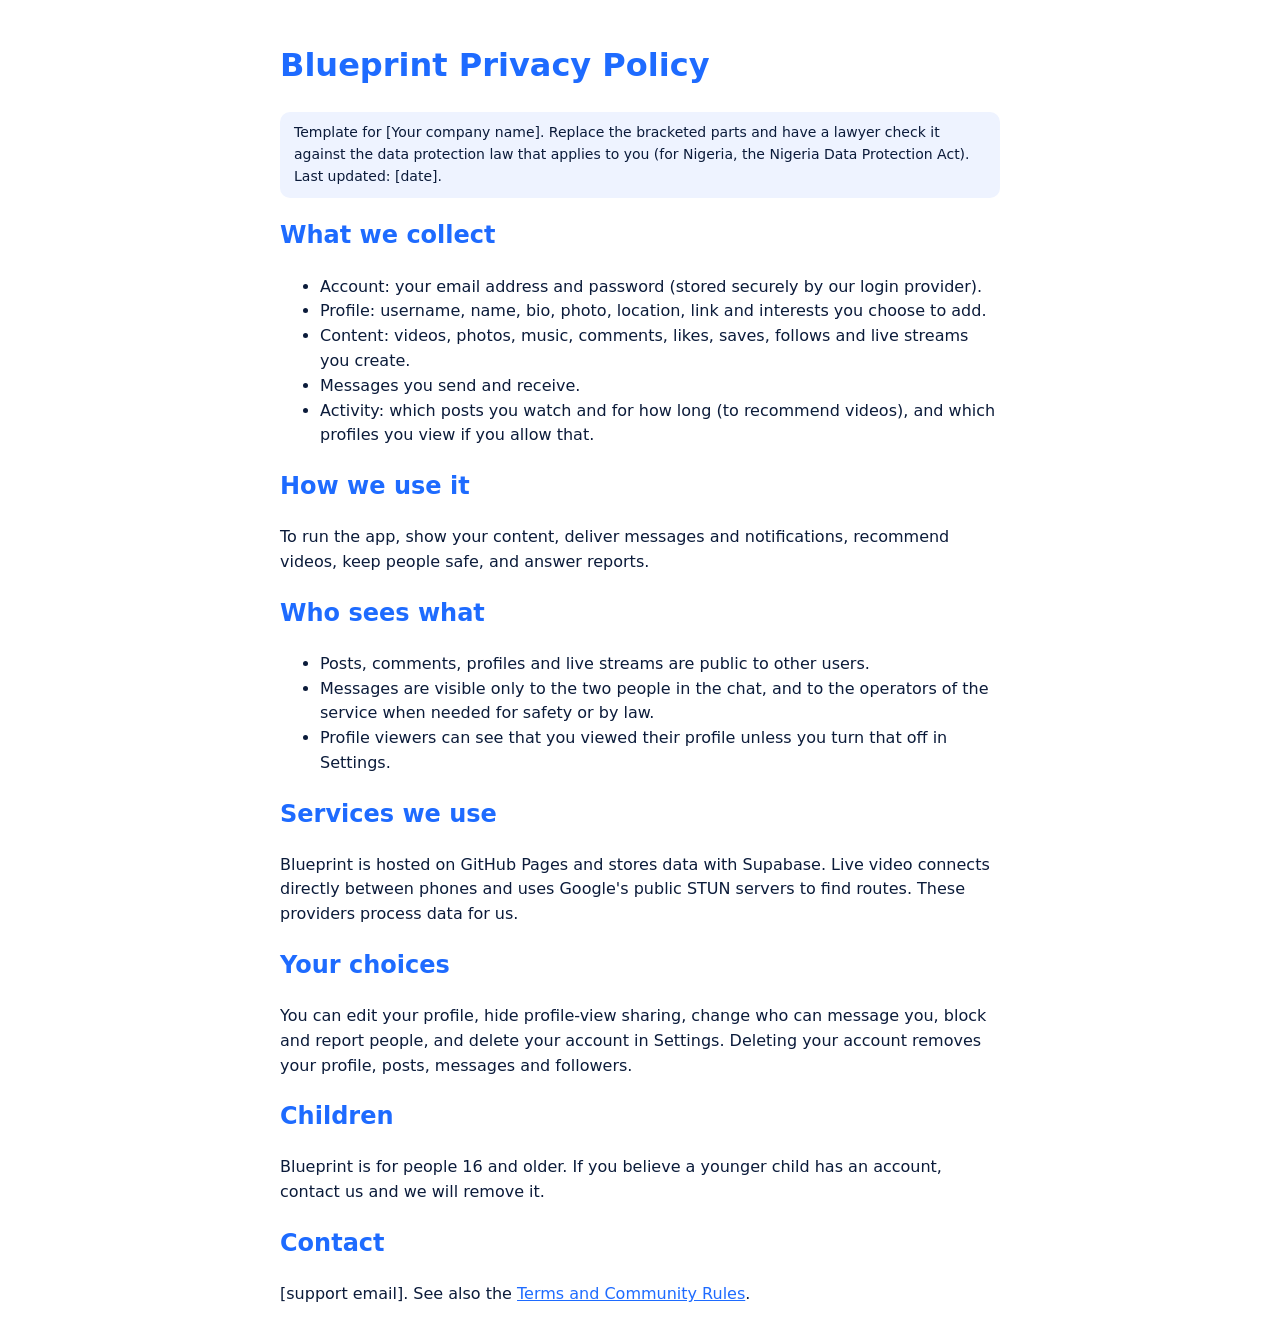
==== privacy.html @ 04c30637 "Add files via upload" ====
<!DOCTYPE html><html lang="en"><head><meta charset="utf-8"><meta name="viewport" content="width=device-width,initial-scale=1"><title>Blueprint Privacy Policy</title>
<style>body{font:16px/1.55 system-ui,sans-serif;max-width:720px;margin:0 auto;padding:20px;color:#0b1b3a}h1,h2{color:#1e6bff}a{color:#1e6bff}.note{background:#eef3ff;padding:10px 14px;border-radius:10px;font-size:14px}@media(prefers-color-scheme:dark){body{background:#07101f;color:#eaf1ff}.note{background:#0f1d36}}</style></head><body>
<h1>Blueprint Privacy Policy</h1>
<p class="note">Template for [Your company name]. Replace the bracketed parts and have a lawyer check it against the data protection law that applies to you (for Nigeria, the Nigeria Data Protection Act). Last updated: [date].</p>
<h2>What we collect</h2><ul><li>Account: your email address and password (stored securely by our login provider).</li><li>Profile: username, name, bio, photo, location, link and interests you choose to add.</li><li>Content: videos, photos, music, comments, likes, saves, follows and live streams you create.</li><li>Messages you send and receive.</li><li>Activity: which posts you watch and for how long (to recommend videos), and which profiles you view if you allow that.</li></ul>
<h2>How we use it</h2><p>To run the app, show your content, deliver messages and notifications, recommend videos, keep people safe, and answer reports.</p>
<h2>Who sees what</h2><ul><li>Posts, comments, profiles and live streams are public to other users.</li><li>Messages are visible only to the two people in the chat, and to the operators of the service when needed for safety or by law.</li><li>Profile viewers can see that you viewed their profile unless you turn that off in Settings.</li></ul>
<h2>Services we use</h2><p>Blueprint is hosted on GitHub Pages and stores data with Supabase. Live video connects directly between phones and uses Google's public STUN servers to find routes. These providers process data for us.</p>
<h2>Your choices</h2><p>You can edit your profile, hide profile-view sharing, change who can message you, block and report people, and delete your account in Settings. Deleting your account removes your profile, posts, messages and followers.</p>
<h2>Children</h2><p>Blueprint is for people 16 and older. If you believe a younger child has an account, contact us and we will remove it.</p>
<h2>Contact</h2><p>[support email]. See also the <a href="terms.html">Terms and Community Rules</a>.</p>
</body></html>
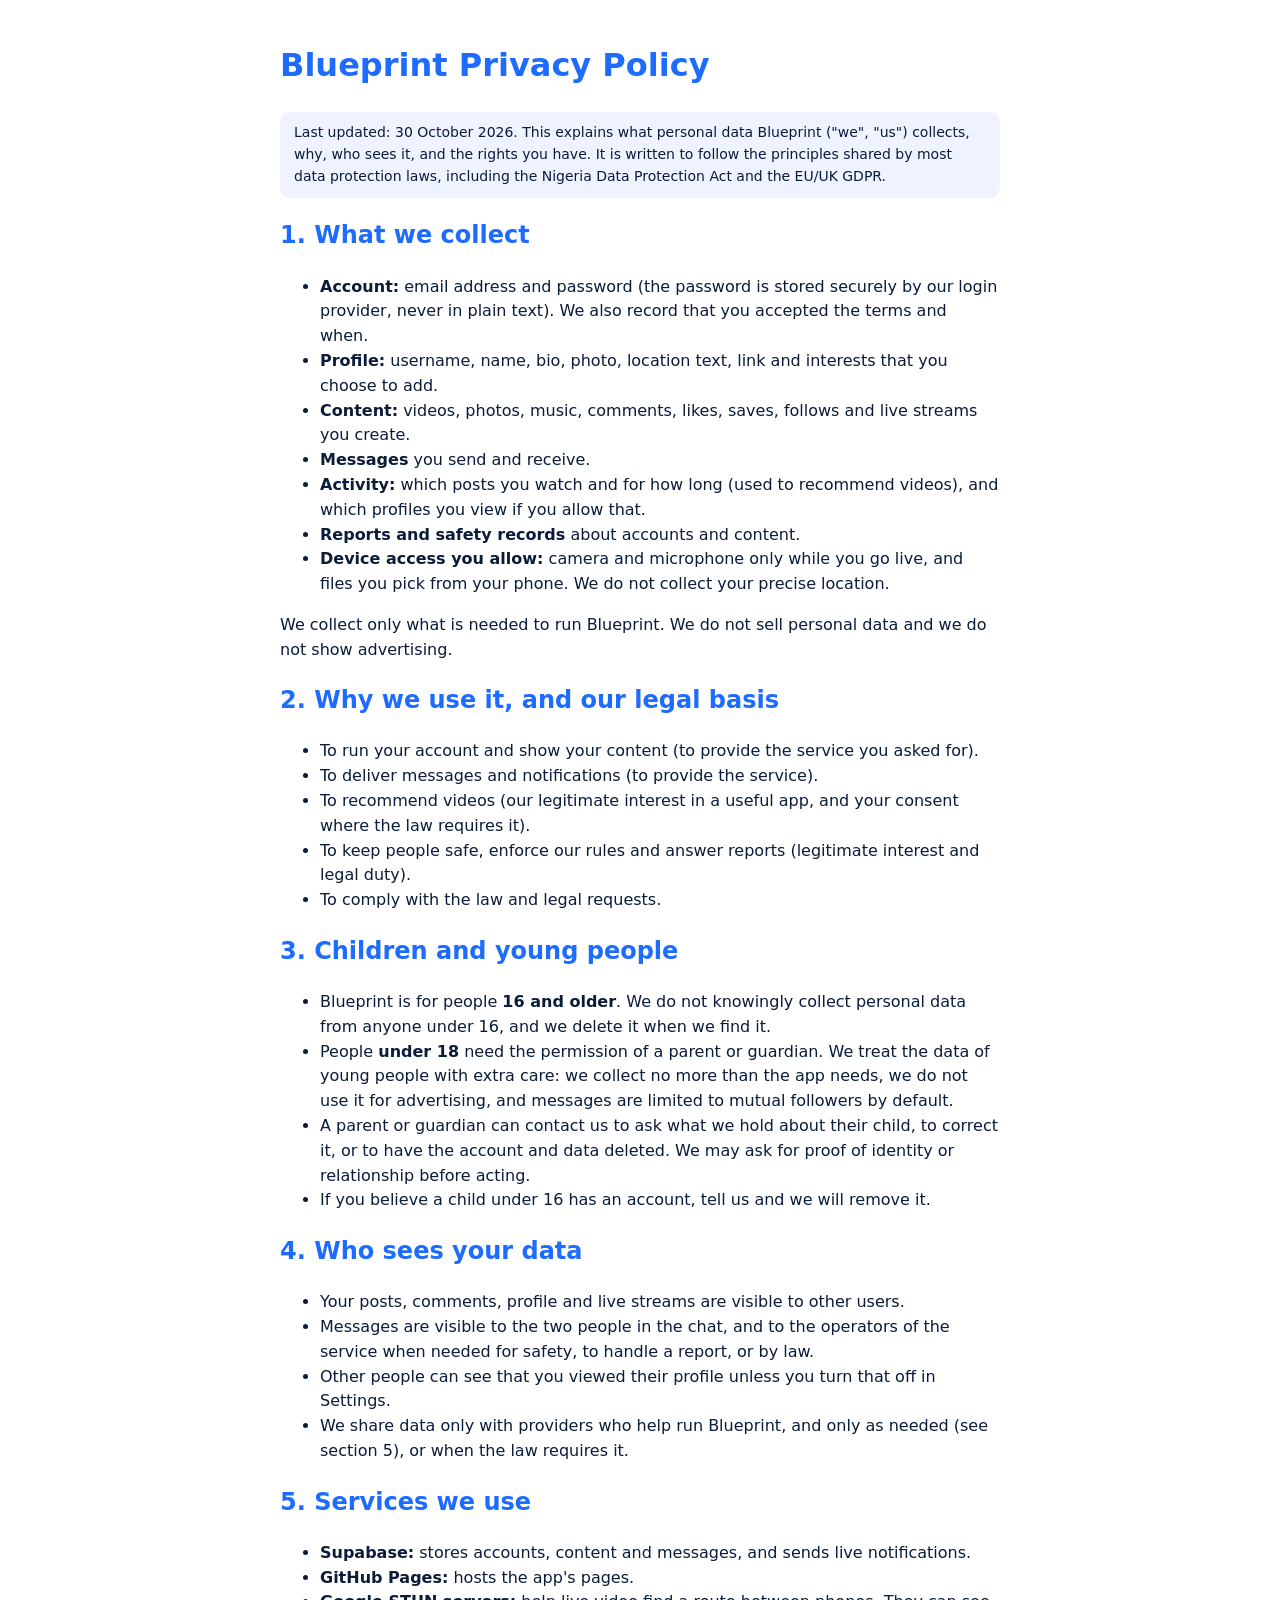
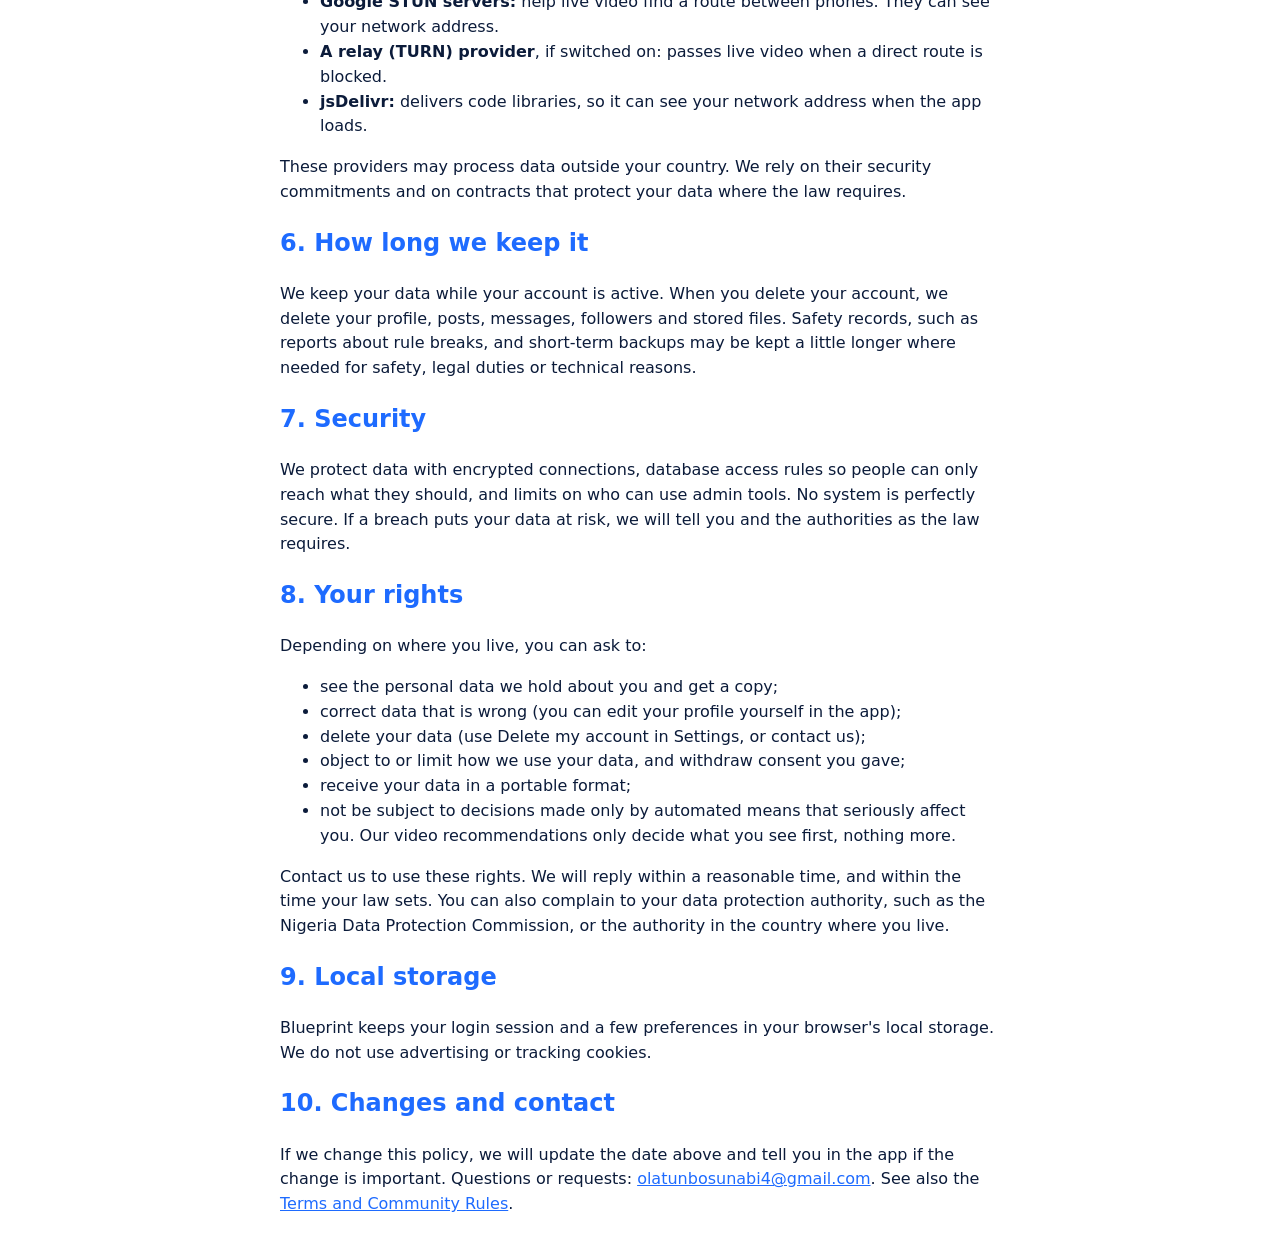
==== commit 690de69a: "Add files via upload" ====
--- a/privacy.html
+++ b/privacy.html
@@ -1,12 +1,70 @@
 <!DOCTYPE html><html lang="en"><head><meta charset="utf-8"><meta name="viewport" content="width=device-width,initial-scale=1"><title>Blueprint Privacy Policy</title>
 <style>body{font:16px/1.55 system-ui,sans-serif;max-width:720px;margin:0 auto;padding:20px;color:#0b1b3a}h1,h2{color:#1e6bff}a{color:#1e6bff}.note{background:#eef3ff;padding:10px 14px;border-radius:10px;font-size:14px}@media(prefers-color-scheme:dark){body{background:#07101f;color:#eaf1ff}.note{background:#0f1d36}}</style></head><body>
 <h1>Blueprint Privacy Policy</h1>
-<p class="note">Template for [Your company name]. Replace the bracketed parts and have a lawyer check it against the data protection law that applies to you (for Nigeria, the Nigeria Data Protection Act). Last updated: [date].</p>
-<h2>What we collect</h2><ul><li>Account: your email address and password (stored securely by our login provider).</li><li>Profile: username, name, bio, photo, location, link and interests you choose to add.</li><li>Content: videos, photos, music, comments, likes, saves, follows and live streams you create.</li><li>Messages you send and receive.</li><li>Activity: which posts you watch and for how long (to recommend videos), and which profiles you view if you allow that.</li></ul>
-<h2>How we use it</h2><p>To run the app, show your content, deliver messages and notifications, recommend videos, keep people safe, and answer reports.</p>
-<h2>Who sees what</h2><ul><li>Posts, comments, profiles and live streams are public to other users.</li><li>Messages are visible only to the two people in the chat, and to the operators of the service when needed for safety or by law.</li><li>Profile viewers can see that you viewed their profile unless you turn that off in Settings.</li></ul>
-<h2>Services we use</h2><p>Blueprint is hosted on GitHub Pages and stores data with Supabase. Live video connects directly between phones and uses Google's public STUN servers to find routes. These providers process data for us.</p>
-<h2>Your choices</h2><p>You can edit your profile, hide profile-view sharing, change who can message you, block and report people, and delete your account in Settings. Deleting your account removes your profile, posts, messages and followers.</p>
-<h2>Children</h2><p>Blueprint is for people 16 and older. If you believe a younger child has an account, contact us and we will remove it.</p>
-<h2>Contact</h2><p>[support email]. See also the <a href="terms.html">Terms and Community Rules</a>.</p>
+<p class="note">Last updated: 30 October 2026. This explains what personal data Blueprint ("we", "us") collects, why, who sees it, and the rights you have. It is written to follow the principles shared by most data protection laws, including the Nigeria Data Protection Act and the EU/UK GDPR.</p>
+
+<h2>1. What we collect</h2>
+<ul>
+<li><b>Account:</b> email address and password (the password is stored securely by our login provider, never in plain text). We also record that you accepted the terms and when.</li>
+<li><b>Profile:</b> username, name, bio, photo, location text, link and interests that you choose to add.</li>
+<li><b>Content:</b> videos, photos, music, comments, likes, saves, follows and live streams you create.</li>
+<li><b>Messages</b> you send and receive.</li>
+<li><b>Activity:</b> which posts you watch and for how long (used to recommend videos), and which profiles you view if you allow that.</li>
+<li><b>Reports and safety records</b> about accounts and content.</li>
+<li><b>Device access you allow:</b> camera and microphone only while you go live, and files you pick from your phone. We do not collect your precise location.</li></ul>
+<p>We collect only what is needed to run Blueprint. We do not sell personal data and we do not show advertising.</p>
+
+<h2>2. Why we use it, and our legal basis</h2>
+<ul>
+<li>To run your account and show your content (to provide the service you asked for).</li>
+<li>To deliver messages and notifications (to provide the service).</li>
+<li>To recommend videos (our legitimate interest in a useful app, and your consent where the law requires it).</li>
+<li>To keep people safe, enforce our rules and answer reports (legitimate interest and legal duty).</li>
+<li>To comply with the law and legal requests.</li></ul>
+
+<h2>3. Children and young people</h2>
+<ul>
+<li>Blueprint is for people <b>16 and older</b>. We do not knowingly collect personal data from anyone under 16, and we delete it when we find it.</li>
+<li>People <b>under 18</b> need the permission of a parent or guardian. We treat the data of young people with extra care: we collect no more than the app needs, we do not use it for advertising, and messages are limited to mutual followers by default.</li>
+<li>A parent or guardian can contact us to ask what we hold about their child, to correct it, or to have the account and data deleted. We may ask for proof of identity or relationship before acting.</li>
+<li>If you believe a child under 16 has an account, tell us and we will remove it.</li></ul>
+
+<h2>4. Who sees your data</h2>
+<ul>
+<li>Your posts, comments, profile and live streams are visible to other users.</li>
+<li>Messages are visible to the two people in the chat, and to the operators of the service when needed for safety, to handle a report, or by law.</li>
+<li>Other people can see that you viewed their profile unless you turn that off in Settings.</li>
+<li>We share data only with providers who help run Blueprint, and only as needed (see section 5), or when the law requires it.</li></ul>
+
+<h2>5. Services we use</h2>
+<ul>
+<li><b>Supabase:</b> stores accounts, content and messages, and sends live notifications.</li>
+<li><b>GitHub Pages:</b> hosts the app's pages.</li>
+<li><b>Google STUN servers:</b> help live video find a route between phones. They can see your network address.</li>
+<li><b>A relay (TURN) provider</b>, if switched on: passes live video when a direct route is blocked.</li>
+<li><b>jsDelivr:</b> delivers code libraries, so it can see your network address when the app loads.</li></ul>
+<p>These providers may process data outside your country. We rely on their security commitments and on contracts that protect your data where the law requires.</p>
+
+<h2>6. How long we keep it</h2>
+<p>We keep your data while your account is active. When you delete your account, we delete your profile, posts, messages, followers and stored files. Safety records, such as reports about rule breaks, and short-term backups may be kept a little longer where needed for safety, legal duties or technical reasons.</p>
+
+<h2>7. Security</h2>
+<p>We protect data with encrypted connections, database access rules so people can only reach what they should, and limits on who can use admin tools. No system is perfectly secure. If a breach puts your data at risk, we will tell you and the authorities as the law requires.</p>
+
+<h2>8. Your rights</h2>
+<p>Depending on where you live, you can ask to:</p>
+<ul>
+<li>see the personal data we hold about you and get a copy;</li>
+<li>correct data that is wrong (you can edit your profile yourself in the app);</li>
+<li>delete your data (use Delete my account in Settings, or contact us);</li>
+<li>object to or limit how we use your data, and withdraw consent you gave;</li>
+<li>receive your data in a portable format;</li>
+<li>not be subject to decisions made only by automated means that seriously affect you. Our video recommendations only decide what you see first, nothing more.</li></ul>
+<p>Contact us to use these rights. We will reply within a reasonable time, and within the time your law sets. You can also complain to your data protection authority, such as the Nigeria Data Protection Commission, or the authority in the country where you live.</p>
+
+<h2>9. Local storage</h2>
+<p>Blueprint keeps your login session and a few preferences in your browser's local storage. We do not use advertising or tracking cookies.</p>
+
+<h2>10. Changes and contact</h2>
+<p>If we change this policy, we will update the date above and tell you in the app if the change is important. Questions or requests: <a href="mailto:olatunbosunabi4@gmail.com">olatunbosunabi4@gmail.com</a>. See also the <a href="terms.html">Terms and Community Rules</a>.</p>
 </body></html>
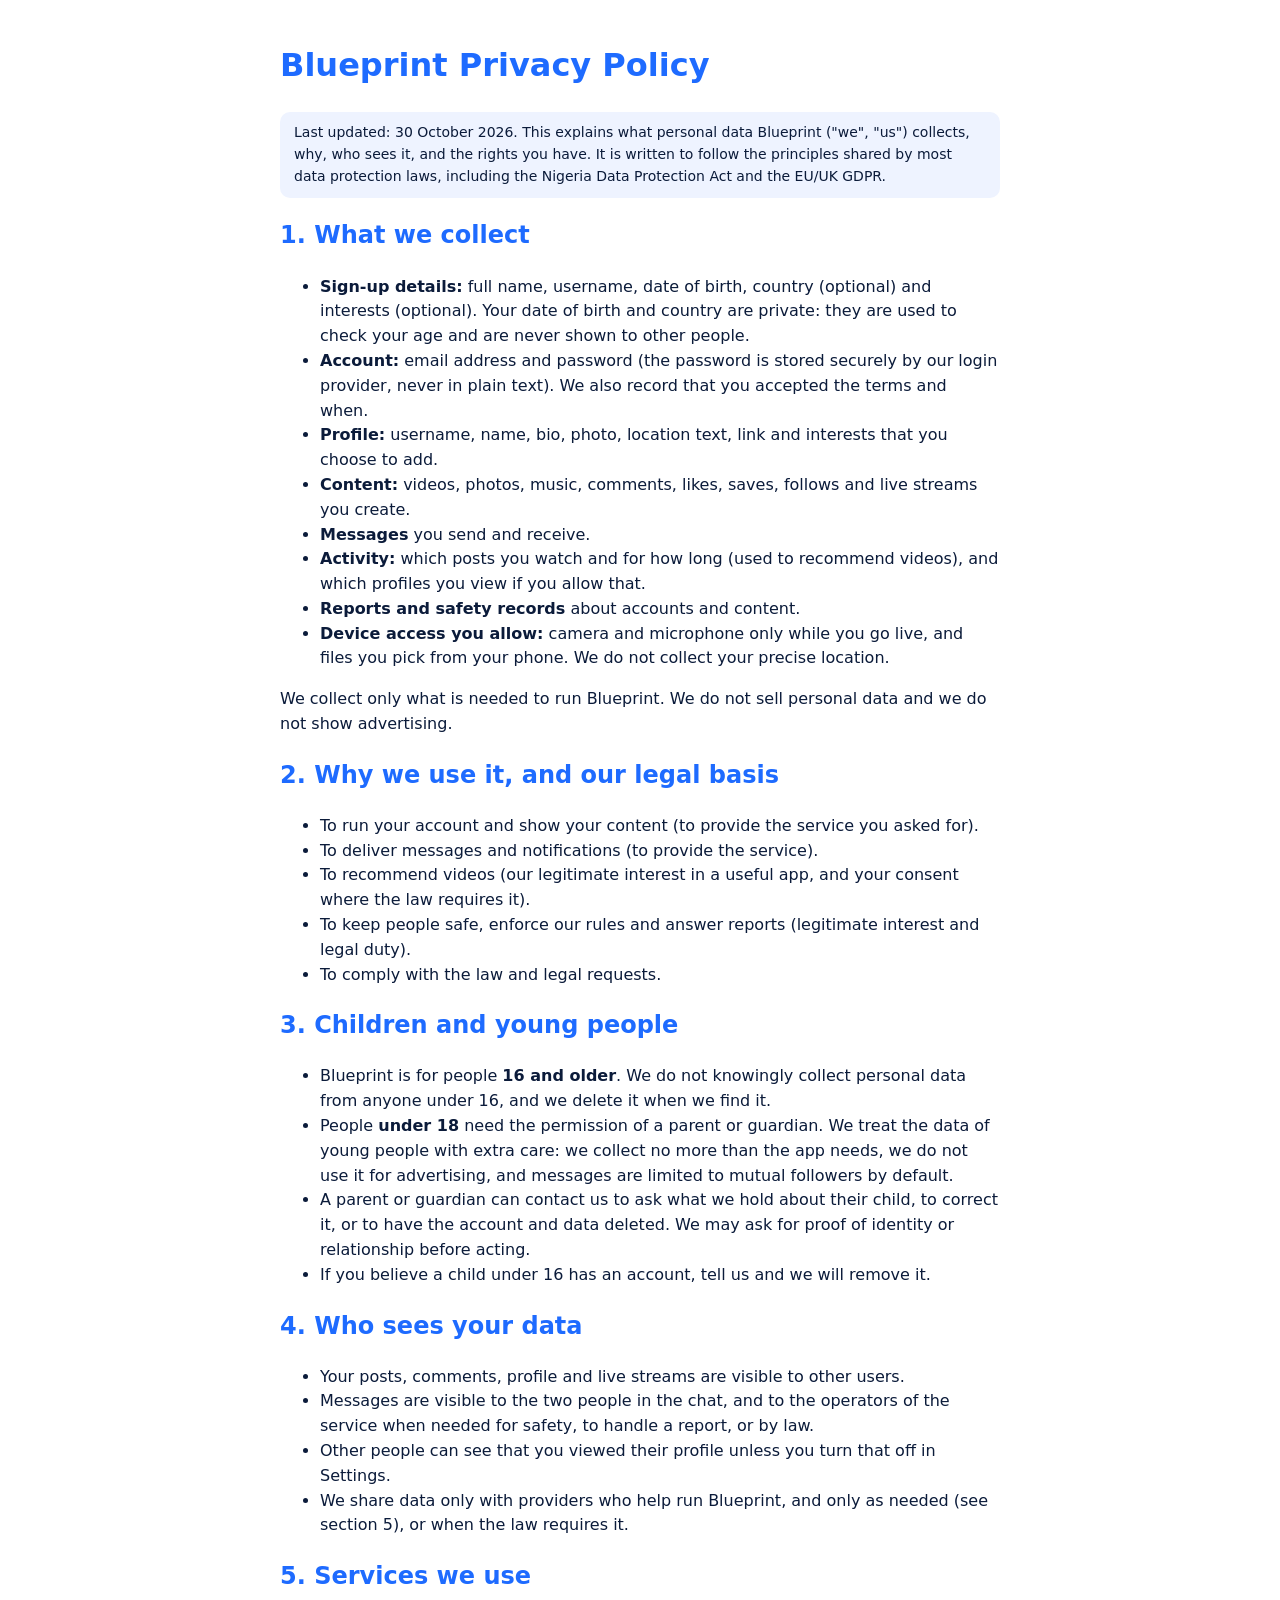
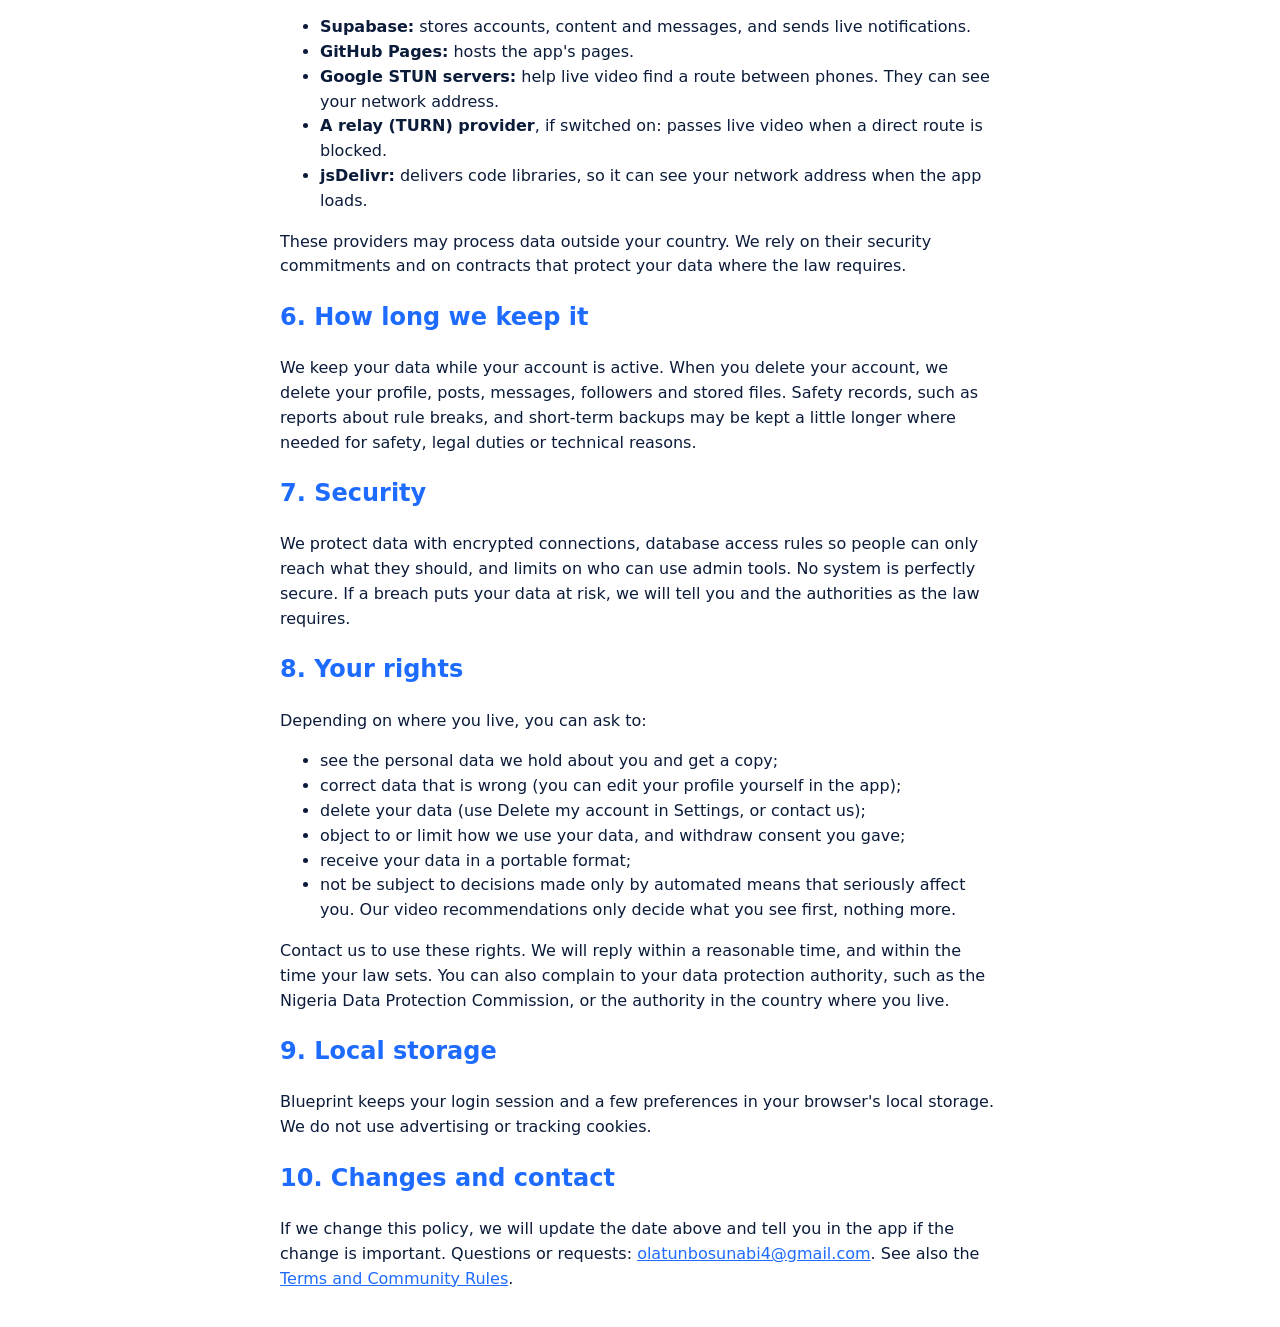
==== commit a5ff16be: "Add files via upload" ====
--- a/privacy.html
+++ b/privacy.html
@@ -5,7 +5,7 @@
 
 <h2>1. What we collect</h2>
 <ul>
-<li><b>Account:</b> email address and password (the password is stored securely by our login provider, never in plain text). We also record that you accepted the terms and when.</li>
+<li><b>Sign-up details:</b> full name, username, date of birth, country (optional) and interests (optional). Your date of birth and country are private: they are used to check your age and are never shown to other people.</li><li><b>Account:</b> email address and password (the password is stored securely by our login provider, never in plain text). We also record that you accepted the terms and when.</li>
 <li><b>Profile:</b> username, name, bio, photo, location text, link and interests that you choose to add.</li>
 <li><b>Content:</b> videos, photos, music, comments, likes, saves, follows and live streams you create.</li>
 <li><b>Messages</b> you send and receive.</li>
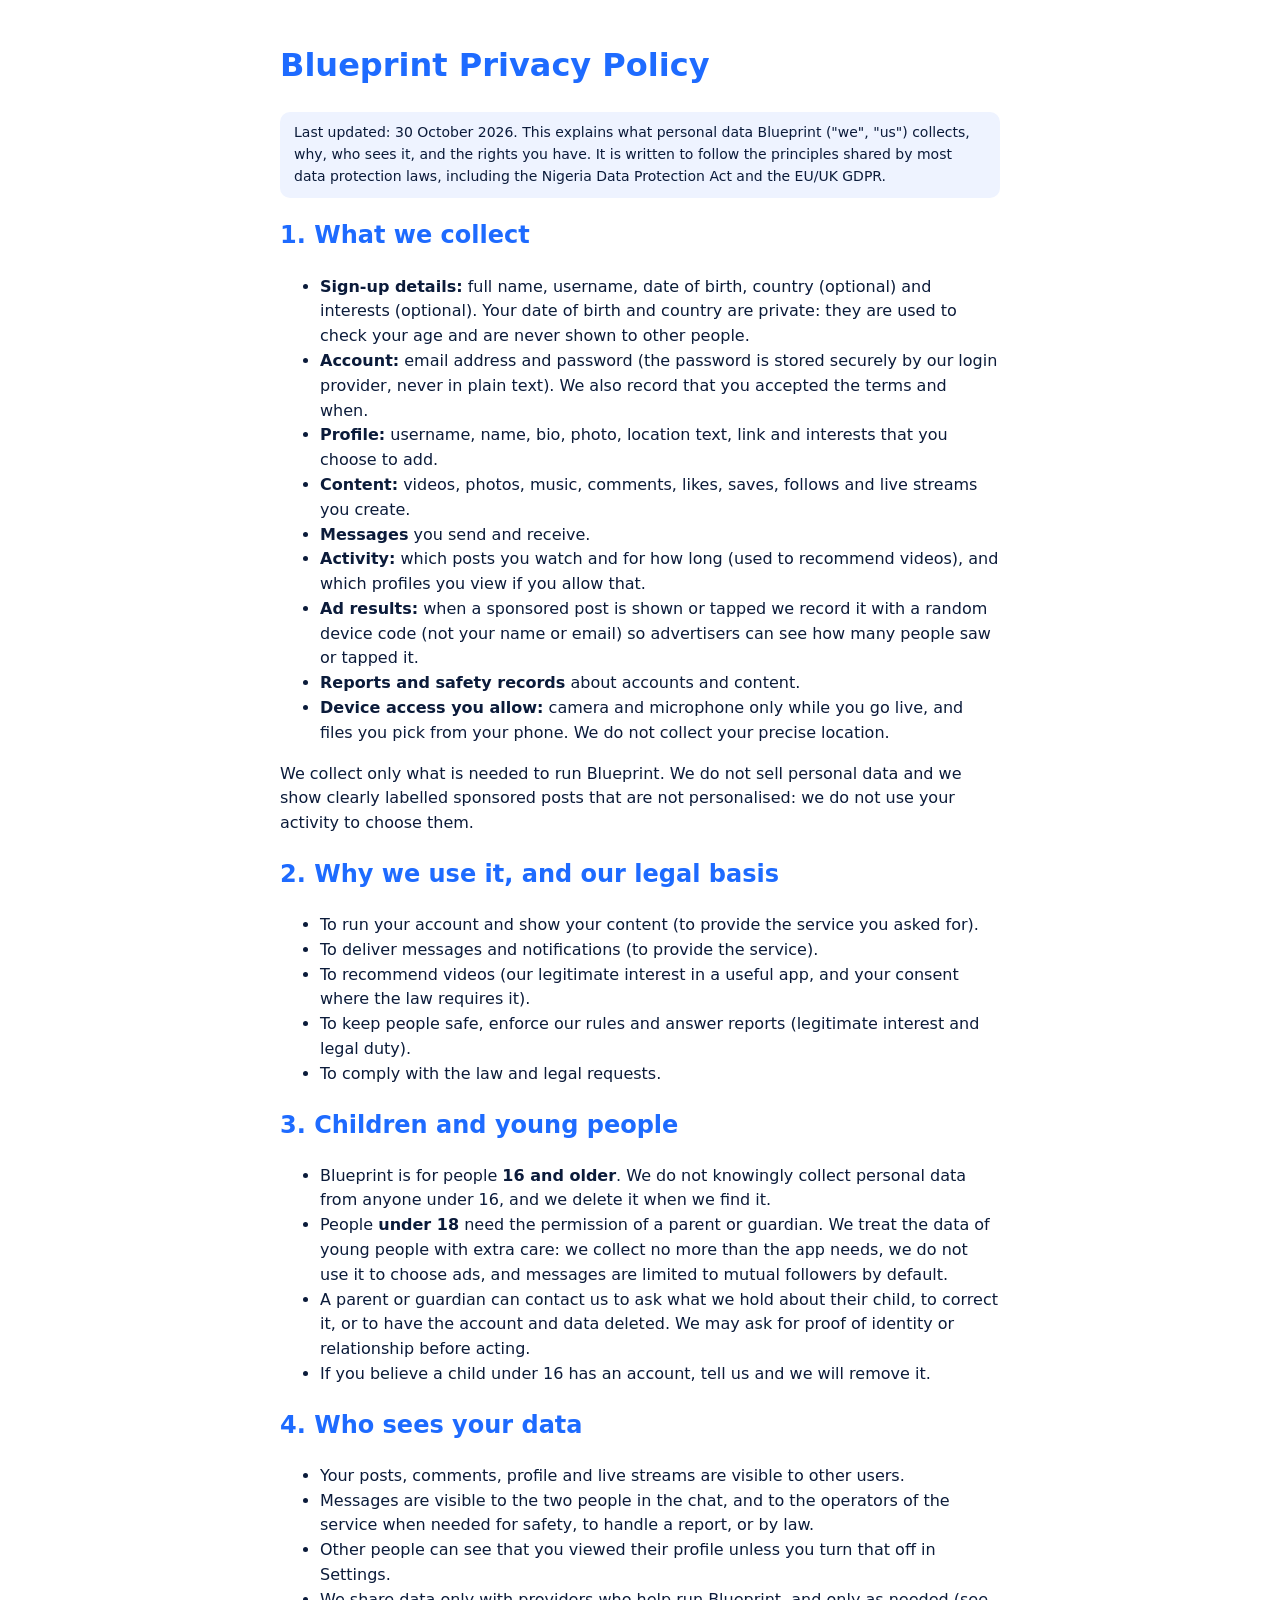
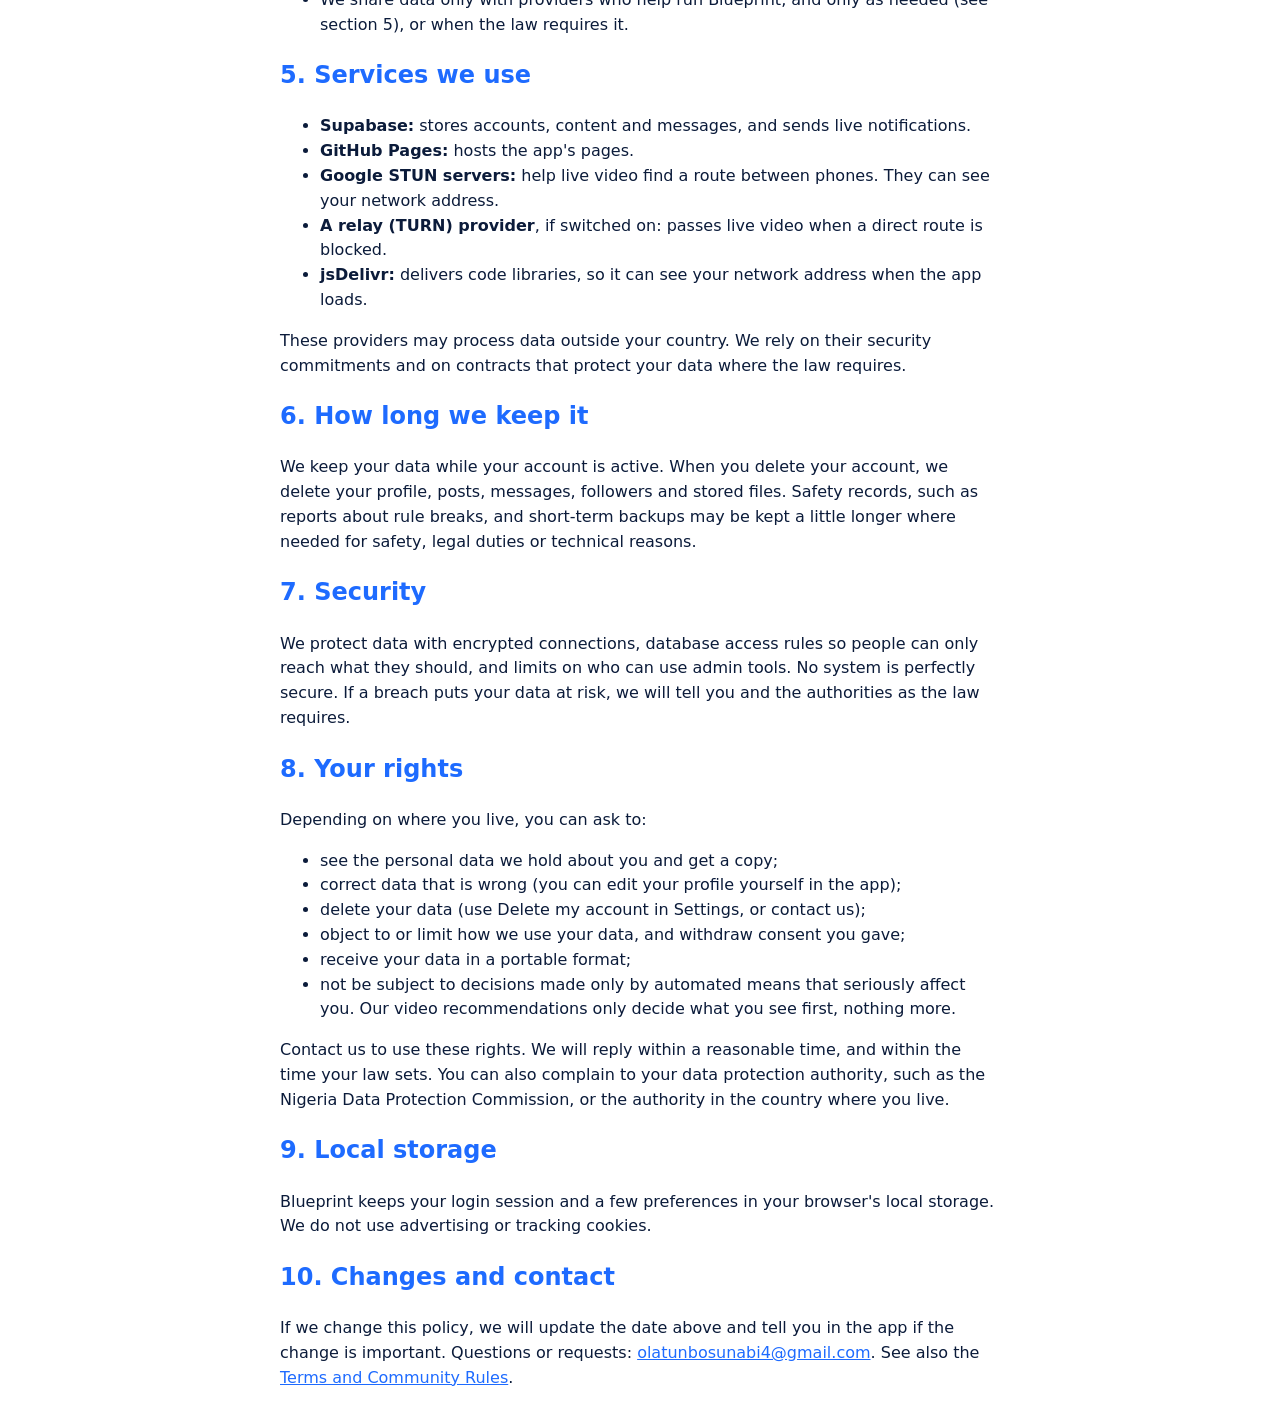
==== commit 1e10b1d0: "Add files via upload" ====
--- a/privacy.html
+++ b/privacy.html
@@ -10,9 +10,9 @@
 <li><b>Content:</b> videos, photos, music, comments, likes, saves, follows and live streams you create.</li>
 <li><b>Messages</b> you send and receive.</li>
 <li><b>Activity:</b> which posts you watch and for how long (used to recommend videos), and which profiles you view if you allow that.</li>
-<li><b>Reports and safety records</b> about accounts and content.</li>
+<li><b>Ad results:</b> when a sponsored post is shown or tapped we record it with a random device code (not your name or email) so advertisers can see how many people saw or tapped it.</li><li><b>Reports and safety records</b> about accounts and content.</li>
 <li><b>Device access you allow:</b> camera and microphone only while you go live, and files you pick from your phone. We do not collect your precise location.</li></ul>
-<p>We collect only what is needed to run Blueprint. We do not sell personal data and we do not show advertising.</p>
+<p>We collect only what is needed to run Blueprint. We do not sell personal data and we show clearly labelled sponsored posts that are not personalised: we do not use your activity to choose them.</p>
 
 <h2>2. Why we use it, and our legal basis</h2>
 <ul>
@@ -25,7 +25,7 @@
 <h2>3. Children and young people</h2>
 <ul>
 <li>Blueprint is for people <b>16 and older</b>. We do not knowingly collect personal data from anyone under 16, and we delete it when we find it.</li>
-<li>People <b>under 18</b> need the permission of a parent or guardian. We treat the data of young people with extra care: we collect no more than the app needs, we do not use it for advertising, and messages are limited to mutual followers by default.</li>
+<li>People <b>under 18</b> need the permission of a parent or guardian. We treat the data of young people with extra care: we collect no more than the app needs, we do not use it to choose ads, and messages are limited to mutual followers by default.</li>
 <li>A parent or guardian can contact us to ask what we hold about their child, to correct it, or to have the account and data deleted. We may ask for proof of identity or relationship before acting.</li>
 <li>If you believe a child under 16 has an account, tell us and we will remove it.</li></ul>
 
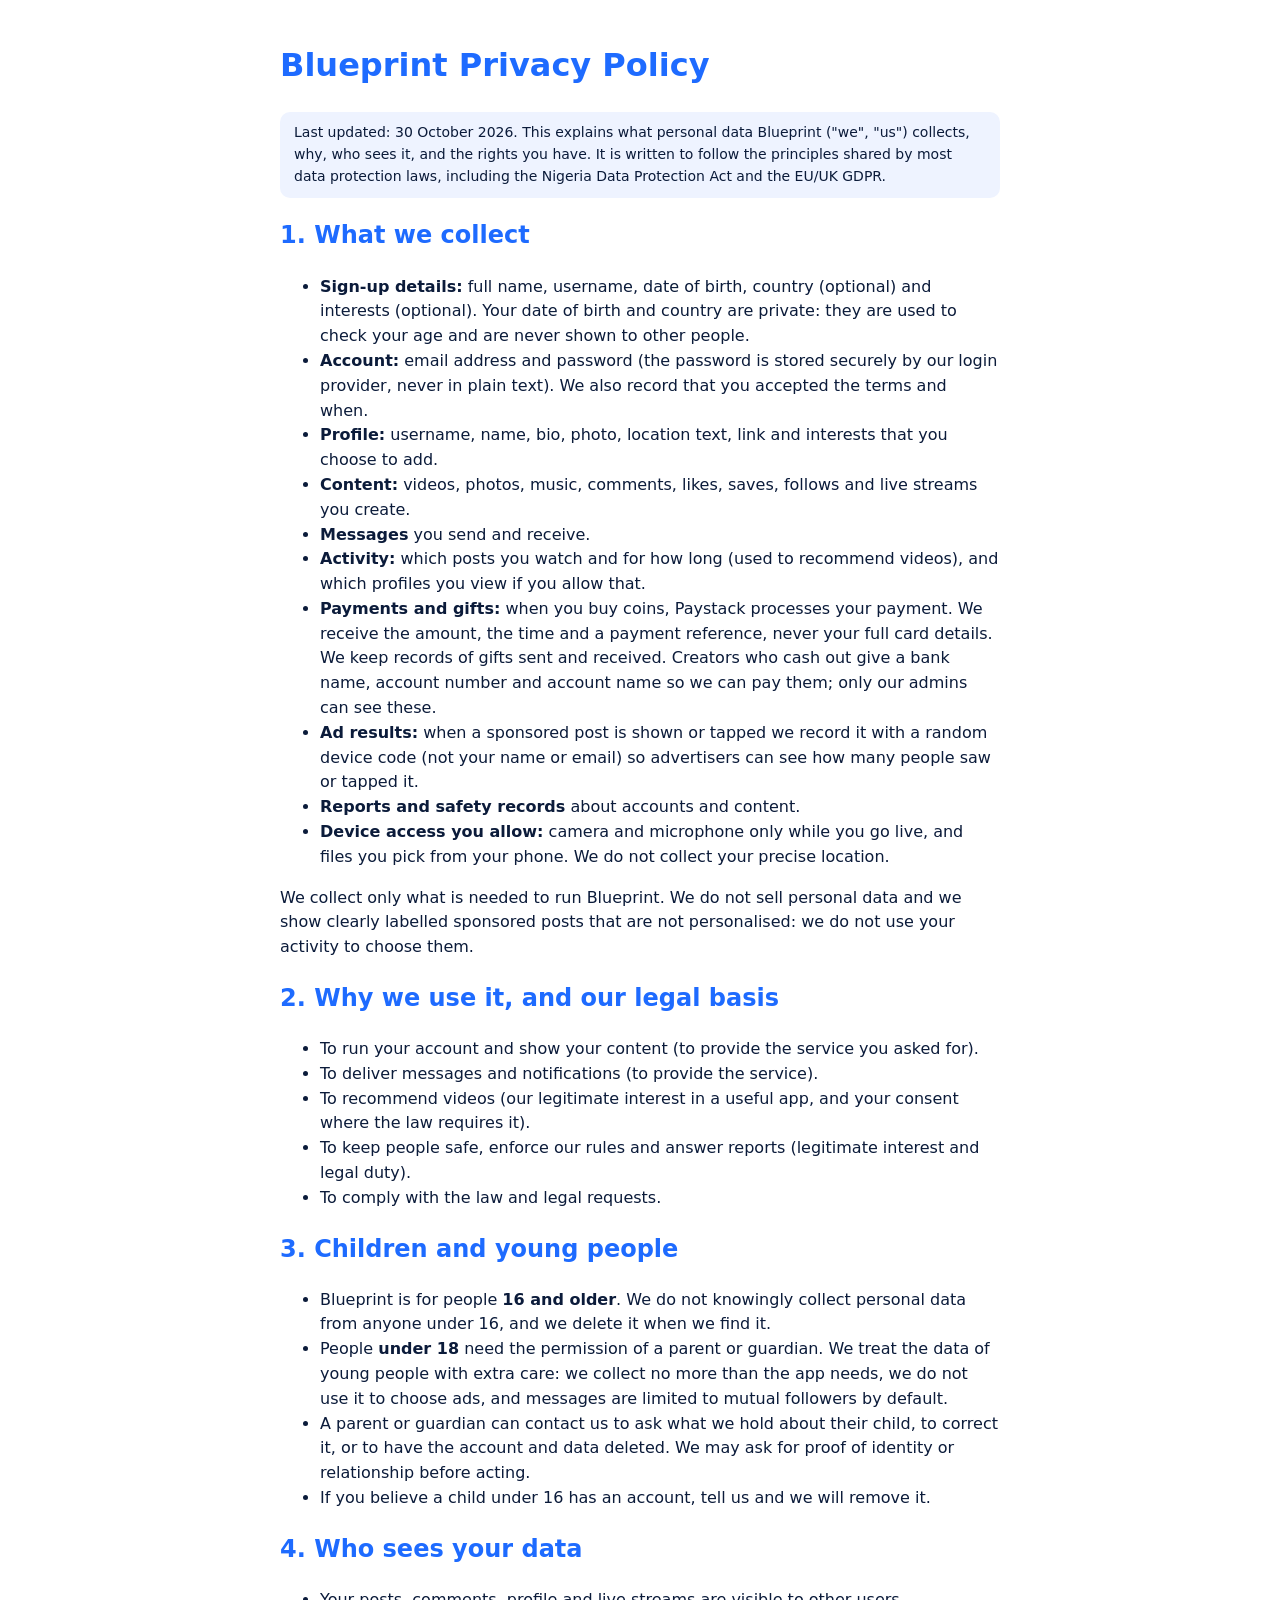
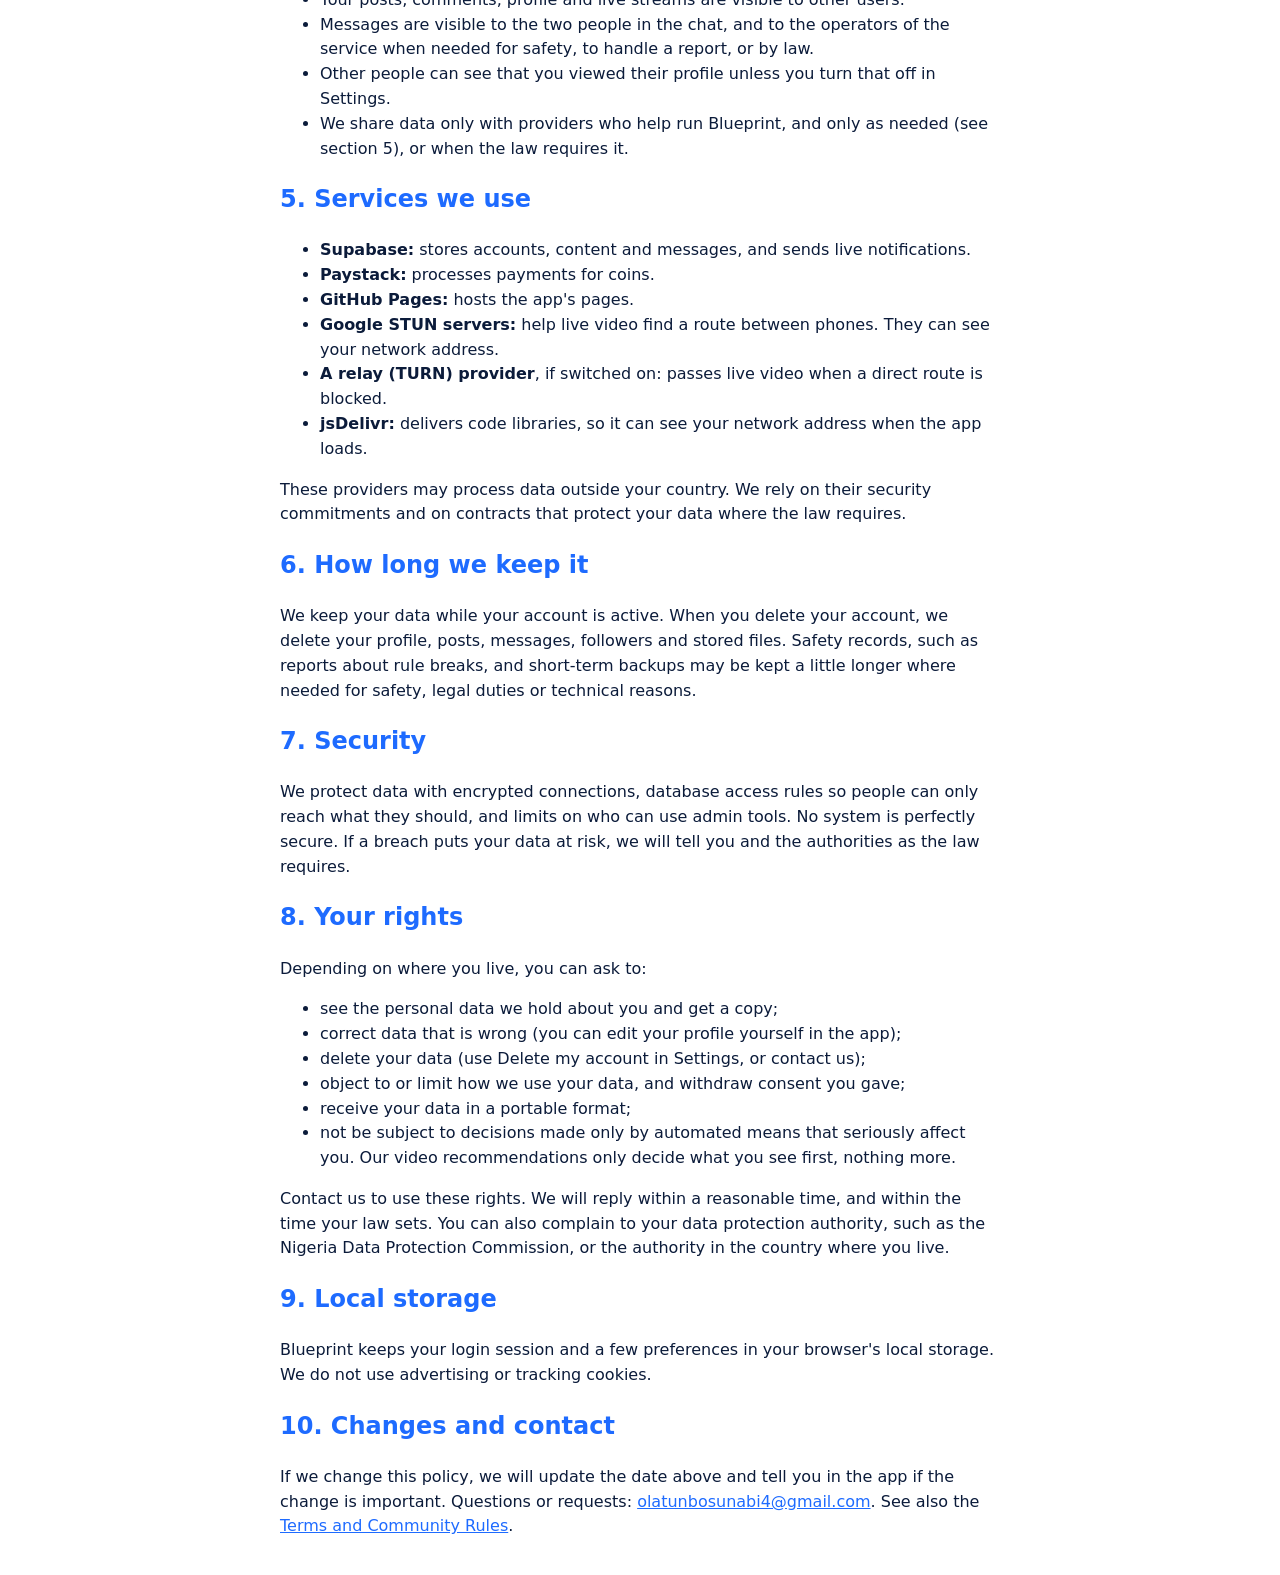
==== commit 506b1fab: "Add files via upload" ====
--- a/privacy.html
+++ b/privacy.html
@@ -10,7 +10,7 @@
 <li><b>Content:</b> videos, photos, music, comments, likes, saves, follows and live streams you create.</li>
 <li><b>Messages</b> you send and receive.</li>
 <li><b>Activity:</b> which posts you watch and for how long (used to recommend videos), and which profiles you view if you allow that.</li>
-<li><b>Ad results:</b> when a sponsored post is shown or tapped we record it with a random device code (not your name or email) so advertisers can see how many people saw or tapped it.</li><li><b>Reports and safety records</b> about accounts and content.</li>
+<li><b>Payments and gifts:</b> when you buy coins, Paystack processes your payment. We receive the amount, the time and a payment reference, never your full card details. We keep records of gifts sent and received. Creators who cash out give a bank name, account number and account name so we can pay them; only our admins can see these.</li><li><b>Ad results:</b> when a sponsored post is shown or tapped we record it with a random device code (not your name or email) so advertisers can see how many people saw or tapped it.</li><li><b>Reports and safety records</b> about accounts and content.</li>
 <li><b>Device access you allow:</b> camera and microphone only while you go live, and files you pick from your phone. We do not collect your precise location.</li></ul>
 <p>We collect only what is needed to run Blueprint. We do not sell personal data and we show clearly labelled sponsored posts that are not personalised: we do not use your activity to choose them.</p>
 
@@ -39,7 +39,7 @@
 <h2>5. Services we use</h2>
 <ul>
 <li><b>Supabase:</b> stores accounts, content and messages, and sends live notifications.</li>
-<li><b>GitHub Pages:</b> hosts the app's pages.</li>
+<li><b>Paystack:</b> processes payments for coins.</li><li><b>GitHub Pages:</b> hosts the app's pages.</li>
 <li><b>Google STUN servers:</b> help live video find a route between phones. They can see your network address.</li>
 <li><b>A relay (TURN) provider</b>, if switched on: passes live video when a direct route is blocked.</li>
 <li><b>jsDelivr:</b> delivers code libraries, so it can see your network address when the app loads.</li></ul>
